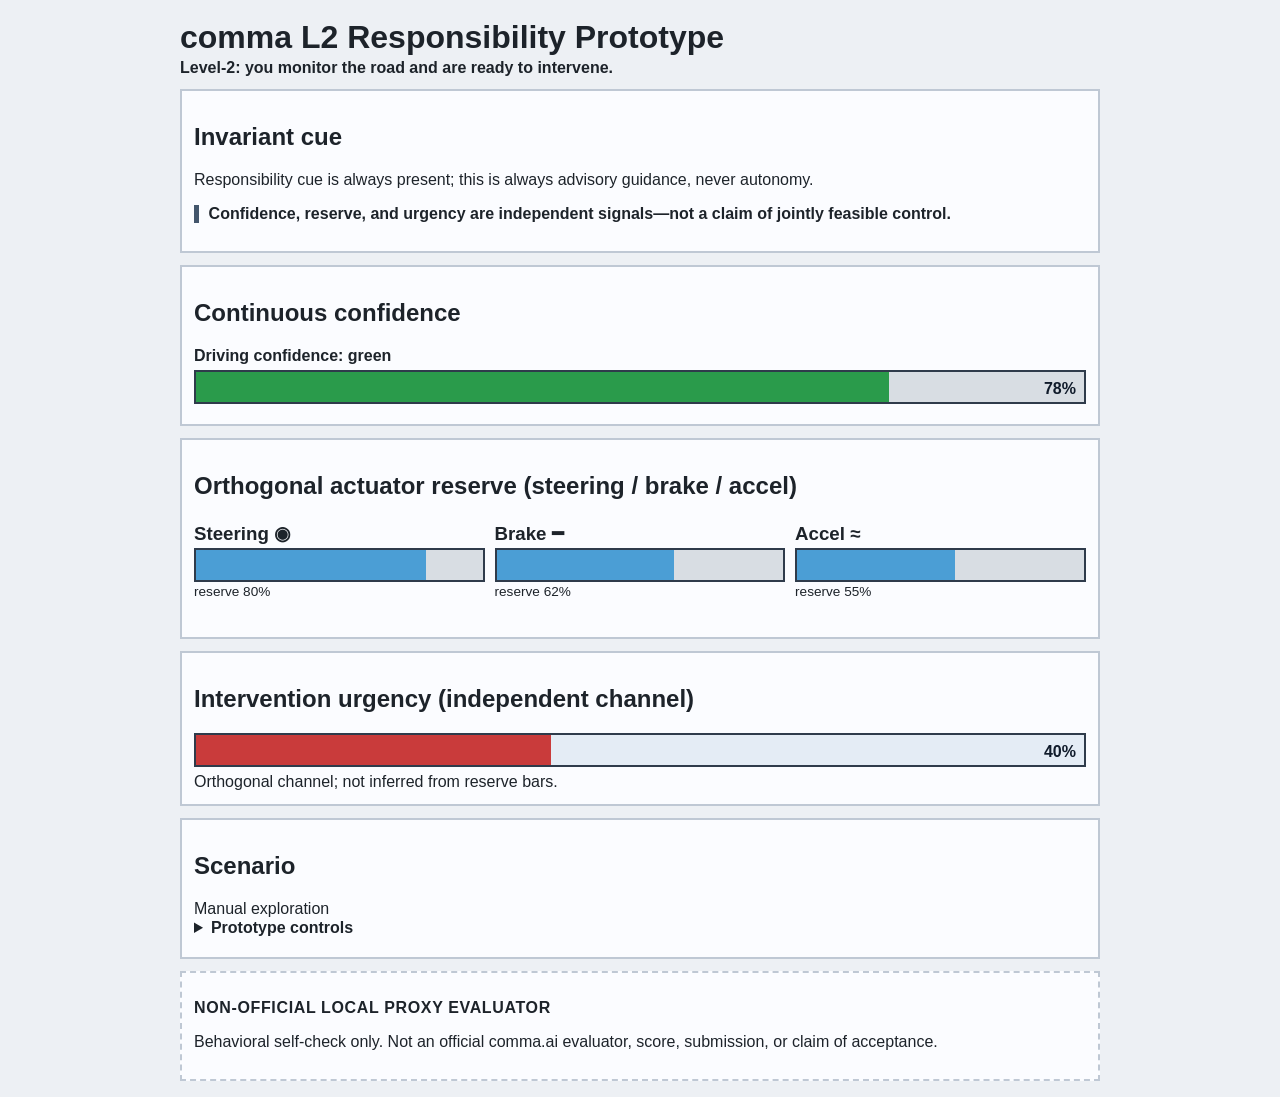
==== prototype/index.html @ 628afc2c "feat(design-frontier-r2): add falsifiable prototype" ====
<!doctype html>
<html lang="en">
  <head>
    <meta charset="utf-8" />
    <meta name="viewport" content="width=device-width, initial-scale=1" />
    <title>comma L2 private prototype</title>
    <link rel="stylesheet" href="styles.css" />
  </head>
  <body>
    <main class="shell">
      <header class="header">
        <h1>comma L2 Responsibility Prototype</h1>
        <p class="resp">Level-2: you monitor the road and are ready to intervene.</p>
      </header>

      <section class="card">
        <h2>Invariant cue</h2>
        <div class="level-rail">Responsibility cue is always present; this is always advisory guidance, never autonomy.</div>
        <p class="boundary">Confidence, reserve, and urgency are independent signals—not a claim of jointly feasible control.</p>
      </section>

      <section class="card">
        <h2>Continuous confidence</h2>
        <div id="confidence" class="rail" role="meter" aria-label="driving confidence" aria-valuemin="0" aria-valuemax="100">
          <div class="rail-label">Driving confidence: <span id="confidenceLabel">unknown</span></div>
          <div class="rail-track">
            <div id="confidenceFill" class="rail-fill"></div>
            <div id="confidenceFillText" class="rail-text"></div>
          </div>
        </div>
      </section>

      <section class="card">
        <h2>Orthogonal actuator reserve (steering / brake / accel)</h2>
        <div id="reserves" class="reserve-grid">
          <div id="steer" class="reserve" role="meter" aria-label="steering reserve" aria-valuemin="0" aria-valuemax="100">
            <h3>Steering ◉</h3>
            <div class="rail-track">
              <div class="rail-fill"></div>
            </div>
            <p class="rail-meta">reserve</p>
          </div>
          <div id="brake" class="reserve" role="meter" aria-label="brake reserve" aria-valuemin="0" aria-valuemax="100">
            <h3>Brake ━</h3>
            <div class="rail-track">
              <div class="rail-fill"></div>
            </div>
            <p class="rail-meta">reserve</p>
          </div>
          <div id="accel" class="reserve" role="meter" aria-label="acceleration reserve" aria-valuemin="0" aria-valuemax="100">
            <h3>Accel ≈</h3>
            <div class="rail-track">
              <div class="rail-fill"></div>
            </div>
            <p class="rail-meta">reserve</p>
          </div>
        </div>
        <p id="reserveState" class="status" aria-live="polite"></p>
      </section>

      <section class="card">
        <h2>Intervention urgency (independent channel)</h2>
        <div id="urgency" class="urgency" role="meter" aria-label="intervention urgency" aria-valuemin="0" aria-valuemax="100">
          <div id="urgencyFill" class="urgency-fill"></div>
          <div id="urgencyText" class="urgency-text"></div>
        </div>
        <p class="status" id="urgencyHint">Orthogonal channel; not inferred from reserve bars.</p>
      </section>

      <section class="card controls">
        <h2>Scenario</h2>
        <p id="scenarioState" class="status" aria-live="polite">Manual exploration</p>
        <details>
        <summary>Prototype controls</summary>
        <label>Confidence score <output id="confidenceOutput">0.78</output><input id="confidenceInput" type="range" min="0" max="1" step="0.01" value="0.78"></label>
        <label>Steering request (simulated) <output id="steerReqOutput">0.20</output><input id="steerRequestInput" type="range" min="0" max="1" step="0.01" value="0.20"></label>
        <label>Steering headroom <output id="steerHeadOutput">0.80</output><input id="steerHeadInput" type="range" min="0" max="1" step="0.01" value="0.80"></label>
        <label>Brake headroom <output id="brakeOutput">0.62</output><input id="brakeInput" type="range" min="0" max="1" step="0.01" value="0.62"></label>
        <label>Accel headroom <output id="accelOutput">0.55</output><input id="accelInput" type="range" min="0" max="1" step="0.01" value="0.55"></label>
        <label>Intervention urgency <output id="urgencyOutput">0.40</output><input id="urgencyInput" type="range" min="0" max="1" step="0.01" value="0.40"></label>
        <label><input id="steerAvail" type="checkbox" checked> Steering available</label>
        <label><input id="brakeAvail" type="checkbox" checked> Brake available</label>
        <label><input id="accelAvail" type="checkbox" checked> Accel available</label>
        <label><input id="steerSat" type="checkbox"> Steering saturated (force zero)</label>
        <label><input id="steerPressed" type="checkbox"> Steering pressed (driver override)</label>
        <label><input id="dataFresh" type="checkbox" checked> Fresh signal</label>
        <label>Data age (ms) <output id="ageOutput">0</output><input id="ageInput" type="range" min="0" max="2500" step="50" value="0"></label>
        <div class="controls-row">
          <button id="runScenario">Run deterministic steering-limit scenario</button>
          <button id="seedScenario">Reset inputs</button>
        </div>
        </details>
      </section>

      <section class="card proxy-note" aria-label="evaluator boundary">
        <h2>NON-OFFICIAL LOCAL PROXY EVALUATOR</h2>
        <p>Behavioral self-check only. Not an official comma.ai evaluator, score, submission, or claim of acceptance.</p>
      </section>
    </main>

    <script type="module" src="ui.js"></script>
  </body>
</html>
---- prototype/styles.css ----
:root {
  --bg: #f4f3ef;
  --ink: #1d232a;
  --rail-bg: #d8dde3;
  --green: #1f8f4e;
  --yellow: #9f7d00;
  --red: #b53030;
  --dash: #9aa2ac;
}

* { box-sizing: border-box; }
body { margin: 0; background: #edf0f4; color: var(--ink); font-family: "Trebuchet MS", "Segoe UI", Tahoma, sans-serif; }
.shell { width: min(920px, 100% - 2rem); margin: 1rem auto; display: grid; gap: 0.75rem; }
.card { border: 2px solid #bfc8d4; background: #fbfcff; padding: 0.75rem; }
.header h1 { margin: 0.2rem 0; }
.resp { margin: 0; font-weight: 600; }
.rail-track, .urgency { border: 2px solid #2f3b4b; background: var(--rail-bg); height: 34px; position: relative; overflow: hidden; }
.rail-fill, .urgency-fill { height: 100%; width: 0%; transition: width 140ms linear; }
.rail-fill { background: #4b9ed5; }
.rail-text, .urgency-text { position: absolute; right: 8px; top: 8px; font-weight: 700; color: #101b2b; }
.rail { margin-bottom: 0.5rem; }
.rail-label { margin-bottom: 0.3rem; font-weight: 700; }
.reserve-grid { display: grid; gap: 0.6rem; grid-template-columns: 1fr 1fr 1fr; }
.reserve h3 { margin: 0.2rem 0; }
.rail-meta { margin: 0.15rem 0 0; font-size: 0.85rem; }
.rail .unavailable, .railTrack .unavailable { background: var(--dash); }
.status { margin: 0.4rem 0 0; min-height: 1.2rem; }
.urgency { background: #e4ecf5; }
.urgency-fill { background: #c93b3b; }
label { display: block; margin: 0.35rem 0; }
.controls-row { display: flex; gap: 0.5rem; }
button { padding: 0.35rem 0.8rem; font-weight: 700; background: #223448; color: #f8fafb; border: 2px solid #223448; }
button:hover { background: #172538; }
.unavailable-state { border-style: dashed; background: var(--dash); }
.red .rail-fill { background: #c33e3e; }
.yellow .rail-fill { background: #c9a100; }
.green .rail-fill { background: #2a9b4b; }
.boundary { border-left: 5px solid #43566c; padding-left: 0.6rem; font-weight: 700; }
.proxy-note { border-style: dashed; }
.proxy-note h2 { font-size: 1rem; letter-spacing: 0.04em; }
summary { cursor: pointer; font-weight: 700; margin-bottom: 0.5rem; }
@media (max-width: 760px) {
  .reserve-grid { grid-template-columns: 1fr; }
}
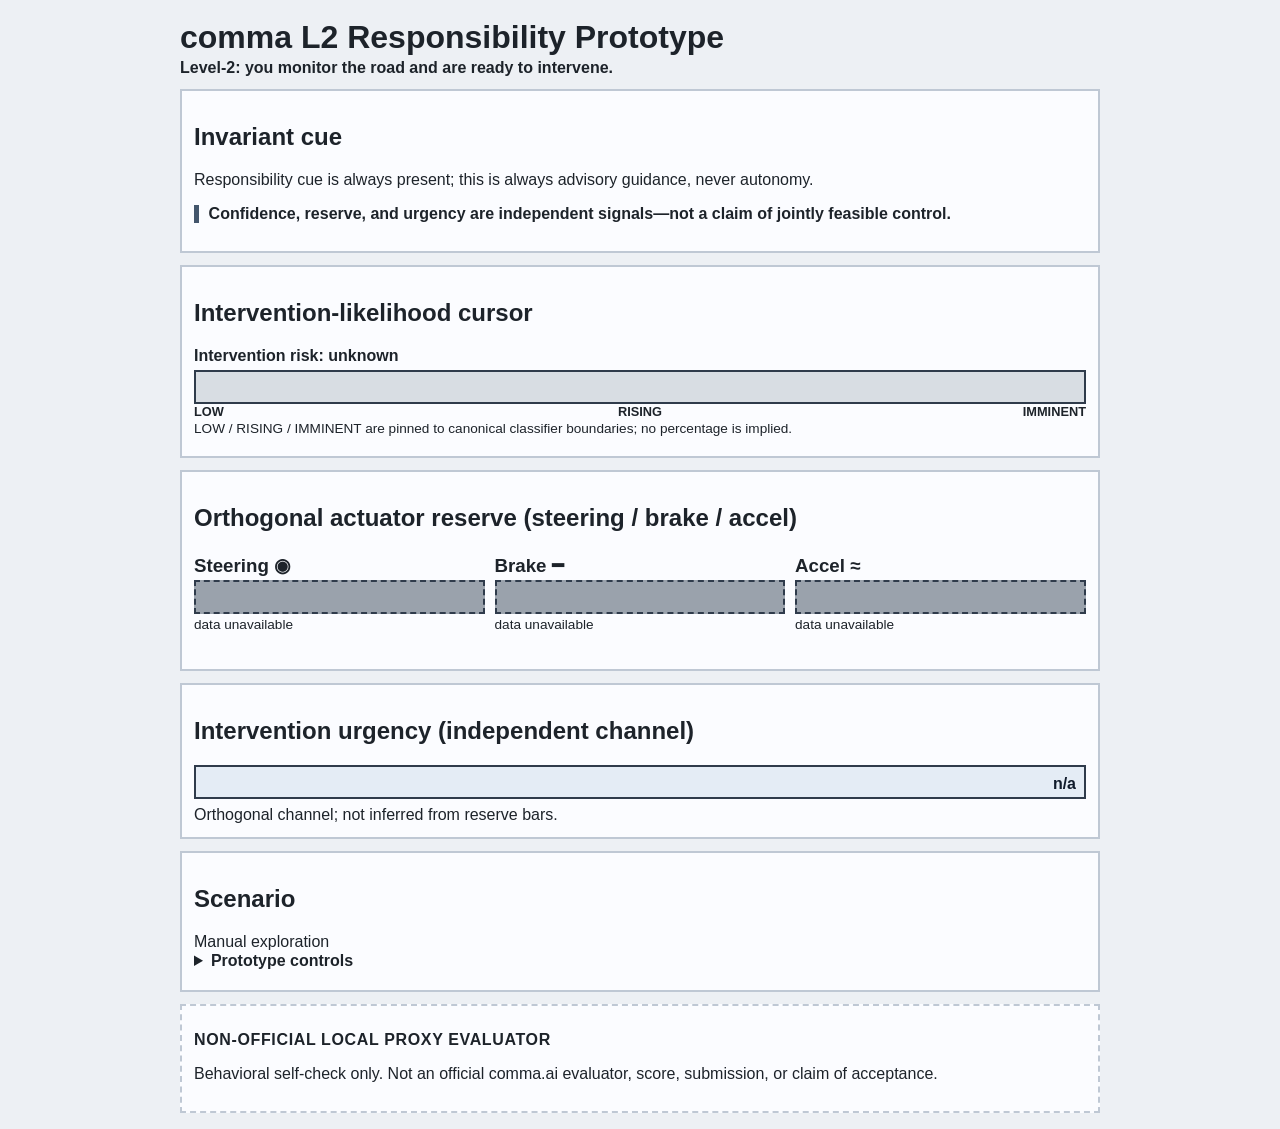
==== commit 79013821: "feat(design-frontier-r3): refine intervention risk semantics" ====
--- a/prototype/index.html
+++ b/prototype/index.html
@@ -20,13 +20,14 @@
       </section>
 
       <section class="card">
-        <h2>Continuous confidence</h2>
-        <div id="confidence" class="rail" role="meter" aria-label="driving confidence" aria-valuemin="0" aria-valuemax="100">
-          <div class="rail-label">Driving confidence: <span id="confidenceLabel">unknown</span></div>
-          <div class="rail-track">
-            <div id="confidenceFill" class="rail-fill"></div>
-            <div id="confidenceFillText" class="rail-text"></div>
+        <h2>Intervention-likelihood cursor</h2>
+        <div id="confidence" class="rail" role="meter" aria-label="intervention risk class" aria-valuemin="1" aria-valuemax="3">
+          <div class="rail-label">Intervention risk: <span id="confidenceLabel">unknown</span></div>
+          <div class="rail-track risk-track">
+            <div id="confidenceFill" class="risk-cursor"></div>
           </div>
+          <div class="risk-scale" aria-hidden="true"><span>LOW</span><span>RISING</span><span>IMMINENT</span></div>
+          <p class="rail-meta">LOW / RISING / IMMINENT are pinned to canonical classifier boundaries; no percentage is implied.</p>
         </div>
       </section>
 
@@ -72,15 +73,16 @@
         <p id="scenarioState" class="status" aria-live="polite">Manual exploration</p>
         <details>
         <summary>Prototype controls</summary>
-        <label>Confidence score <output id="confidenceOutput">0.78</output><input id="confidenceInput" type="range" min="0" max="1" step="0.01" value="0.78"></label>
-        <label>Steering request (simulated) <output id="steerReqOutput">0.20</output><input id="steerRequestInput" type="range" min="0" max="1" step="0.01" value="0.20"></label>
-        <label>Steering headroom <output id="steerHeadOutput">0.80</output><input id="steerHeadInput" type="range" min="0" max="1" step="0.01" value="0.80"></label>
+        <label>Classifier score fixture: <output id="confidenceOutput">LOW</output><input id="confidenceInput" type="range" min="0" max="0.1" step="0.00001" value="0.005"></label>
+        <label>Signed normalized steering torque <output id="steerReqOutput">0.20</output><input id="steerRequestInput" type="range" min="-1" max="1" step="0.01" value="0.20"></label>
+        <p>Derived steering headroom: <output id="steerHeadOutput">0.80</output></p>
         <label>Brake headroom <output id="brakeOutput">0.62</output><input id="brakeInput" type="range" min="0" max="1" step="0.01" value="0.62"></label>
         <label>Accel headroom <output id="accelOutput">0.55</output><input id="accelInput" type="range" min="0" max="1" step="0.01" value="0.55"></label>
         <label>Intervention urgency <output id="urgencyOutput">0.40</output><input id="urgencyInput" type="range" min="0" max="1" step="0.01" value="0.40"></label>
         <label><input id="steerAvail" type="checkbox" checked> Steering available</label>
         <label><input id="brakeAvail" type="checkbox" checked> Brake available</label>
         <label><input id="accelAvail" type="checkbox" checked> Accel available</label>
+        <label><input id="longControlActive" type="checkbox" checked> Openpilot longitudinal control active</label>
         <label><input id="steerSat" type="checkbox"> Steering saturated (force zero)</label>
         <label><input id="steerPressed" type="checkbox"> Steering pressed (driver override)</label>
         <label><input id="dataFresh" type="checkbox" checked> Fresh signal</label>
--- a/prototype/styles.css
+++ b/prototype/styles.css
@@ -17,7 +17,7 @@
 .rail-track, .urgency { border: 2px solid #2f3b4b; background: var(--rail-bg); height: 34px; position: relative; overflow: hidden; }
 .rail-fill, .urgency-fill { height: 100%; width: 0%; transition: width 140ms linear; }
 .rail-fill { background: #4b9ed5; }
-.rail-text, .urgency-text { position: absolute; right: 8px; top: 8px; font-weight: 700; color: #101b2b; }
+.urgency-text { position: absolute; right: 8px; top: 8px; font-weight: 700; color: #101b2b; }
 .rail { margin-bottom: 0.5rem; }
 .rail-label { margin-bottom: 0.3rem; font-weight: 700; }
 .reserve-grid { display: grid; gap: 0.6rem; grid-template-columns: 1fr 1fr 1fr; }
@@ -32,9 +32,14 @@
 button { padding: 0.35rem 0.8rem; font-weight: 700; background: #223448; color: #f8fafb; border: 2px solid #223448; }
 button:hover { background: #172538; }
 .unavailable-state { border-style: dashed; background: var(--dash); }
-.red .rail-fill { background: #c33e3e; }
-.yellow .rail-fill { background: #c9a100; }
-.green .rail-fill { background: #2a9b4b; }
+.risk-track { overflow: visible; }
+.risk-cursor { position: absolute; top: -5px; width: 8px; height: 40px; background: #172538; border: 2px solid #fff; transform: translateX(-50%); }
+.LOW .risk-cursor { background: #2a9b4b; }
+.RISING .risk-cursor { background: #9f7d00; }
+.IMMINENT .risk-cursor { background: #b53030; }
+.risk-scale { display: grid; grid-template-columns: repeat(3, 1fr); font-weight: 700; font-size: 0.8rem; text-align: center; }
+.risk-scale span:first-child { text-align: left; }
+.risk-scale span:last-child { text-align: right; }
 .boundary { border-left: 5px solid #43566c; padding-left: 0.6rem; font-weight: 700; }
 .proxy-note { border-style: dashed; }
 .proxy-note h2 { font-size: 1rem; letter-spacing: 0.04em; }
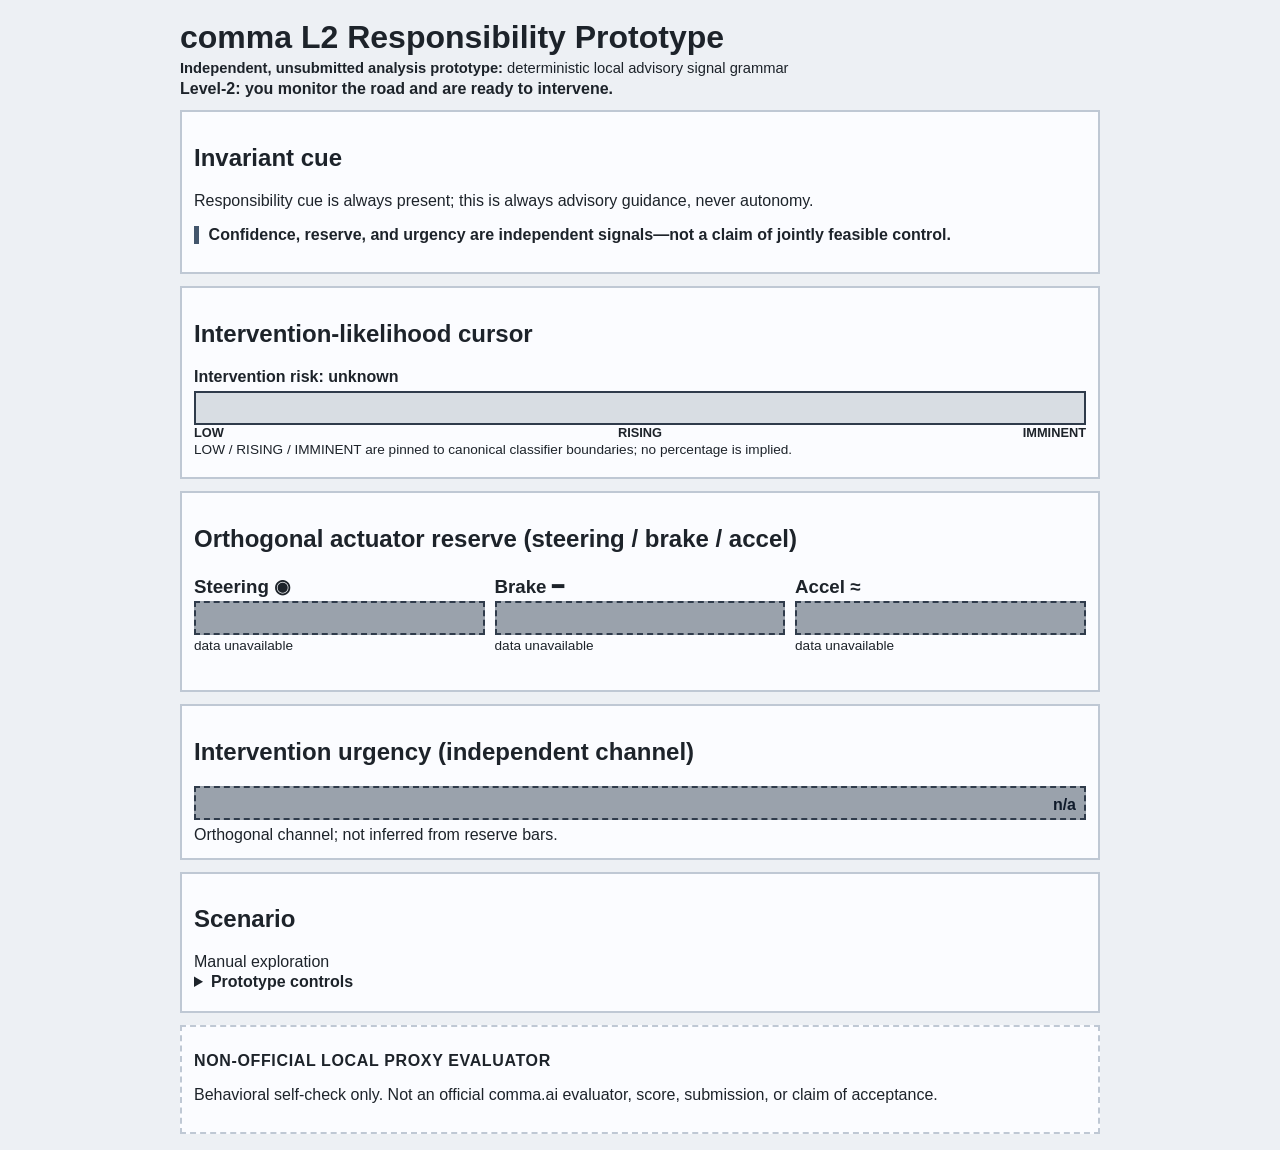
==== commit 6ea3505f: "M4A: fix prototype runtime defect and add browser smoke regression" ====
--- a/prototype/index.html
+++ b/prototype/index.html
@@ -10,6 +10,7 @@
     <main class="shell">
       <header class="header">
         <h1>comma L2 Responsibility Prototype</h1>
+        <p class="status-line"><strong>Independent, unsubmitted analysis prototype:</strong> deterministic local advisory signal grammar</p>
         <p class="resp">Level-2: you monitor the road and are ready to intervene.</p>
       </header>
 
--- a/prototype/styles.css
+++ b/prototype/styles.css
@@ -13,6 +13,7 @@
 .shell { width: min(920px, 100% - 2rem); margin: 1rem auto; display: grid; gap: 0.75rem; }
 .card { border: 2px solid #bfc8d4; background: #fbfcff; padding: 0.75rem; }
 .header h1 { margin: 0.2rem 0; }
+.status-line { margin: 0.25rem 0; font-size: 0.92rem; }
 .resp { margin: 0; font-weight: 600; }
 .rail-track, .urgency { border: 2px solid #2f3b4b; background: var(--rail-bg); height: 34px; position: relative; overflow: hidden; }
 .rail-fill, .urgency-fill { height: 100%; width: 0%; transition: width 140ms linear; }
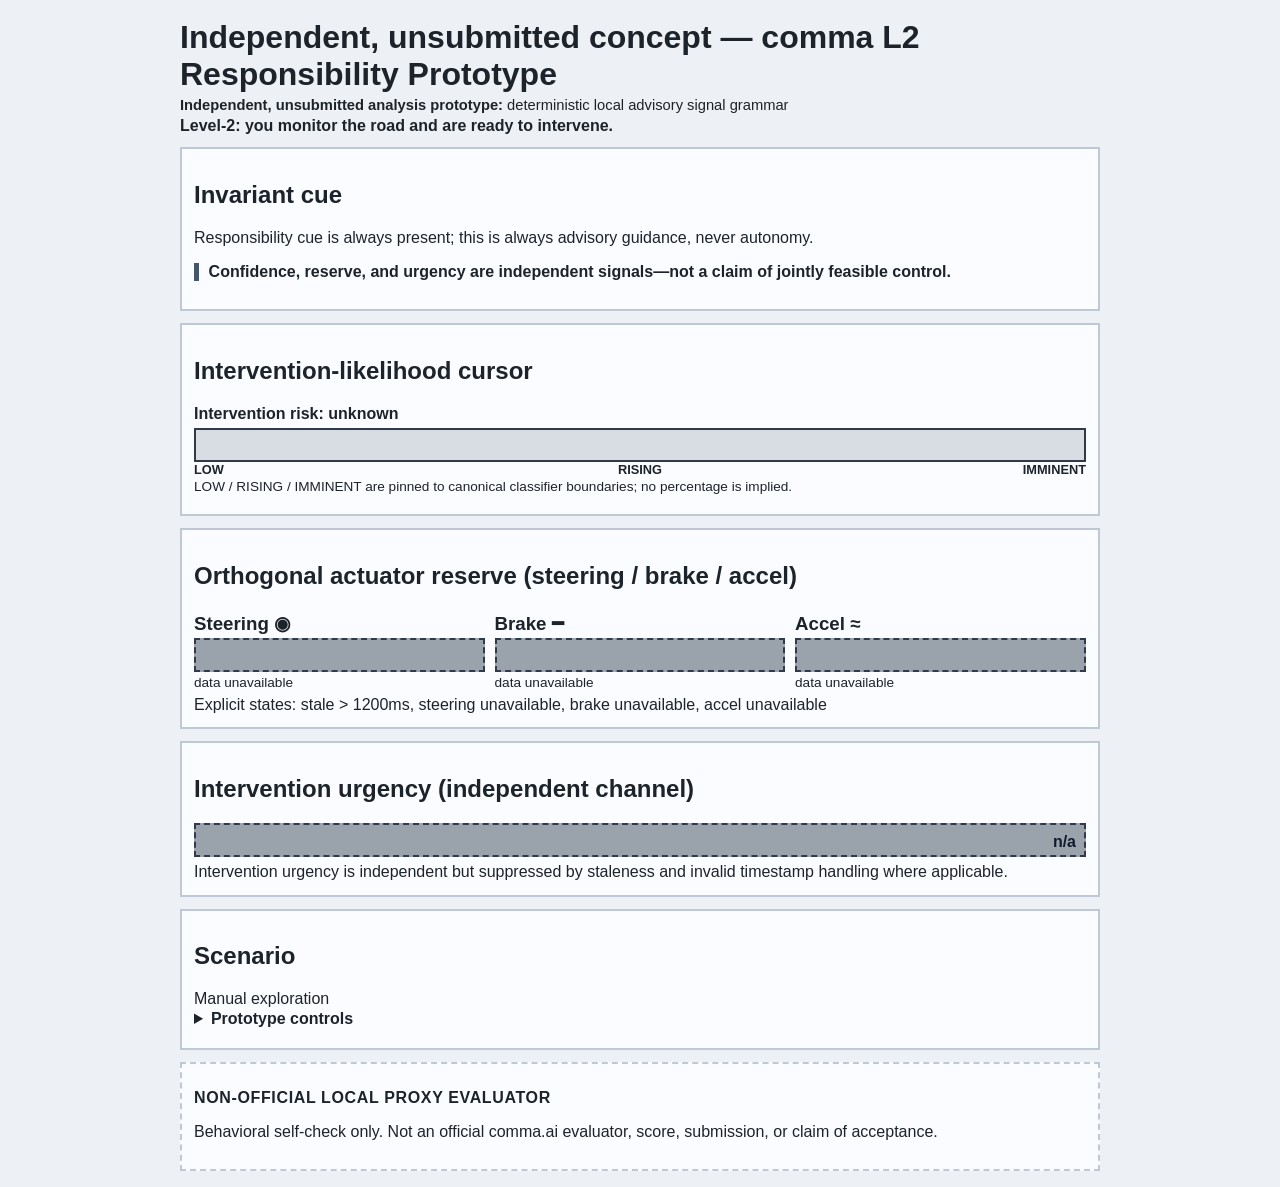
==== commit 6b7be117: "M4A: complete runtime and browser smoke verification" ====
--- a/prototype/index.html
+++ b/prototype/index.html
@@ -3,13 +3,13 @@
   <head>
     <meta charset="utf-8" />
     <meta name="viewport" content="width=device-width, initial-scale=1" />
-    <title>comma L2 private prototype</title>
+    <title>Independent, unsubmitted concept — comma L2 Responsibility Prototype</title>
     <link rel="stylesheet" href="styles.css" />
   </head>
   <body>
     <main class="shell">
       <header class="header">
-        <h1>comma L2 Responsibility Prototype</h1>
+        <h1>Independent, unsubmitted concept — comma L2 Responsibility Prototype</h1>
         <p class="status-line"><strong>Independent, unsubmitted analysis prototype:</strong> deterministic local advisory signal grammar</p>
         <p class="resp">Level-2: you monitor the road and are ready to intervene.</p>
       </header>
